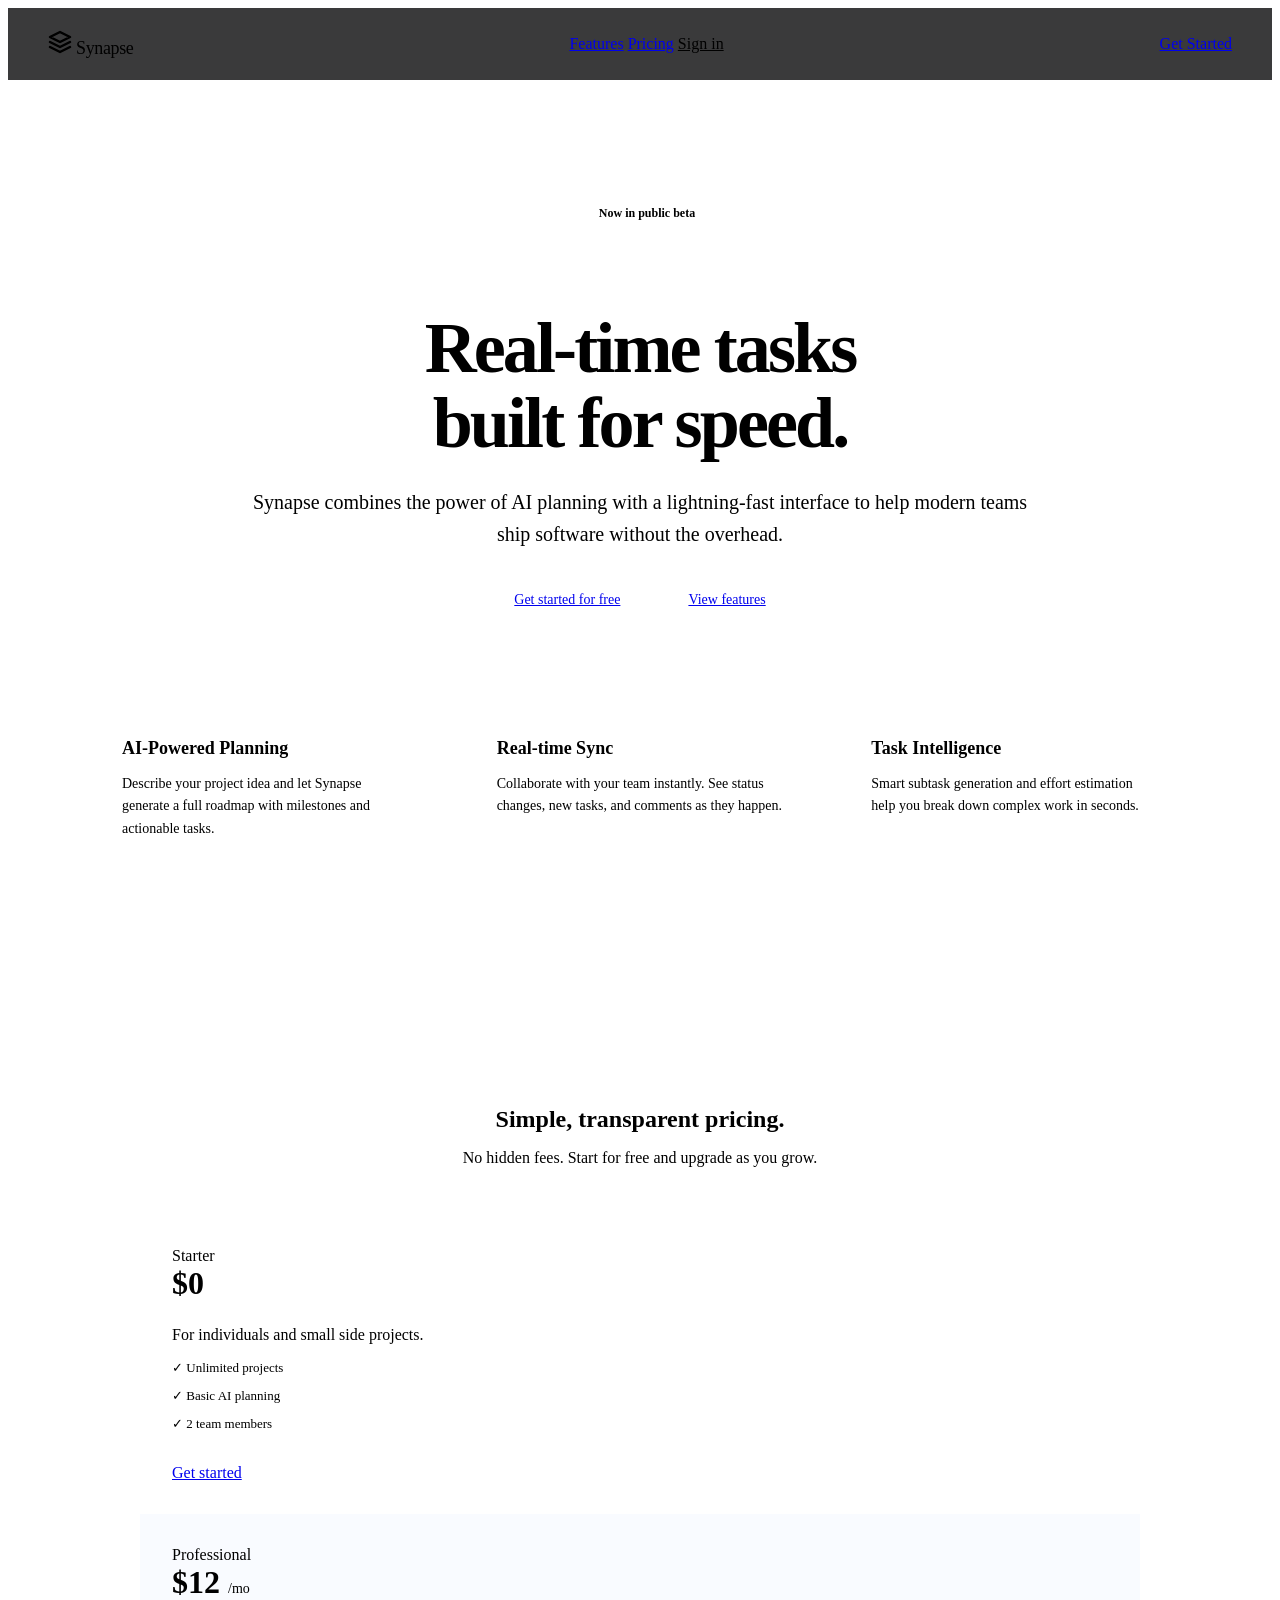
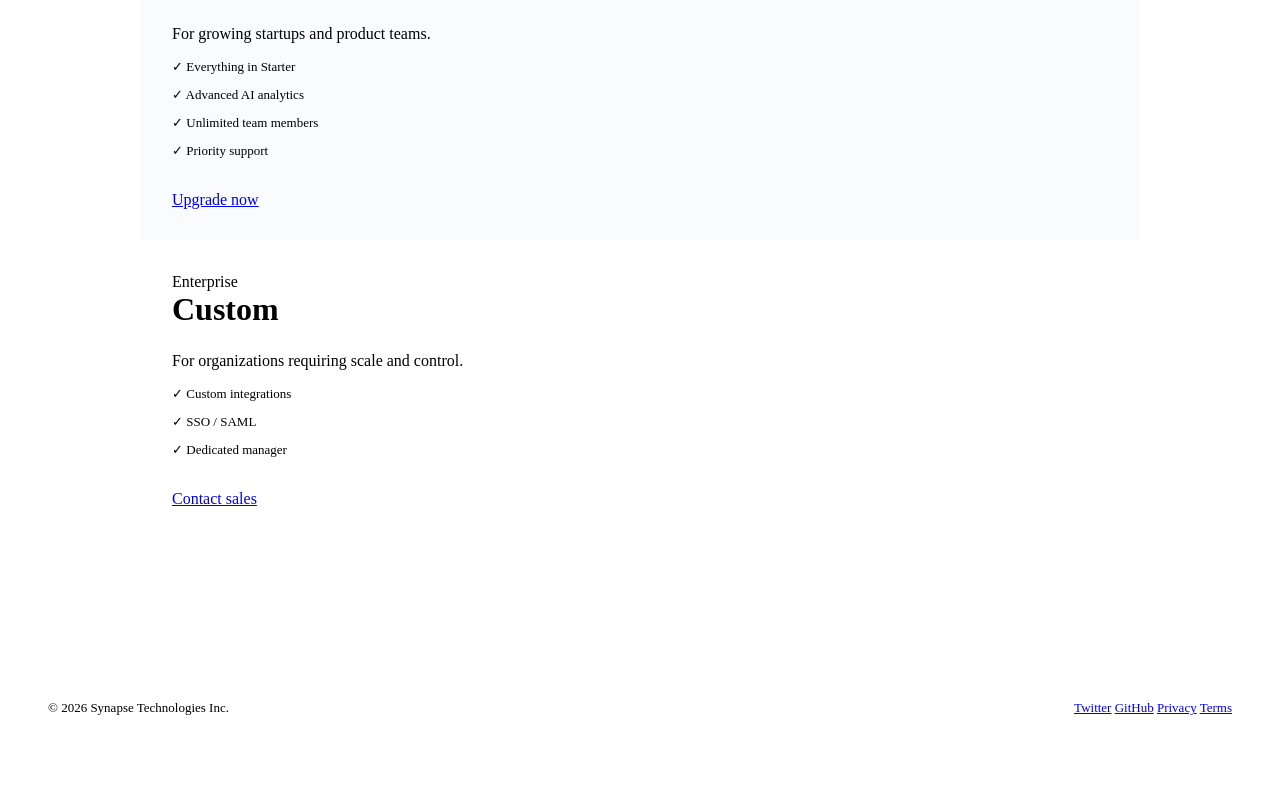
==== frontend/pages/index.html @ 3b09782f "Ready for Render deployment" ====
<!DOCTYPE html>
<html lang="en">
<head>
    <meta charset="UTF-8" />
    <meta name="viewport" content="width=device-width,initial-scale=1" />
    <title>Synapse — AI Project Management</title>
    <meta name="description" content="The AI-powered workspace for modern teams. Plan, ship, and analyze with realtime collaboration." />
    <link rel="stylesheet" href="/css/global.css" />
    <link rel="stylesheet" href="/css/dashboard.css" />
    <style>
        .hero {
            padding: 120px 24px 80px;
            text-align: center;
            max-width: 800px;
            margin: 0 auto;
        }
        .hero h1 {
            font-size: 72px;
            line-height: 1.05;
            letter-spacing: -0.04em;
            margin-bottom: 24px;
        }
        .hero p {
            font-size: 20px;
            color: var(--text-dim);
            margin-bottom: 40px;
            line-height: 1.6;
        }
        .feature-grid {
            display: grid;
            grid-template-columns: repeat(3, 1fr);
            gap: 24px;
            max-width: 1100px;
            margin: 0 auto 120px;
            padding: 0 24px;
        }
        .feature-card {
            padding: 32px;
            background: var(--bg-surface);
            border: 1px solid var(--border);
            border-radius: var(--radius-lg);
        }
        .feature-card h3 {
            margin-bottom: 12px;
            font-size: 18px;
        }
        .feature-card p {
            color: var(--text-dim);
            font-size: 14px;
            line-height: 1.6;
        }
        @media (max-width: 768px) {
            .hero h1 { font-size: 48px; }
            .feature-grid { grid-template-columns: 1fr; }
        }
    </style>
</head>
<body>
<header style="height: 72px; display: flex; align-items: center; justify-content: space-between; padding: 0 40px; border-bottom: 1px solid var(--border); background: rgba(9,9,11,0.8); backdrop-filter: blur(8px); position: sticky; top: 0; z-index: 100;">
    <div class="flex items-center gap-2">
        <svg width="24" height="24" viewBox="0 0 24 24" fill="none" stroke="currentColor" stroke-width="2.5" stroke-linecap="round" stroke-linejoin="round"><path d="M12 2L2 7l10 5 10-5-10-5zM2 17l10 5 10-5M2 12l10 5 10-5"></path></svg>
        <span class="font-medium" style="font-size: 18px; letter-spacing: -0.02em;">Synapse</span>
    </div>
    <nav class="flex gap-8 text-sm font-medium" style="color: var(--text-dim);">
        <a href="#features">Features</a>
        <a href="#pricing">Pricing</a>
        <a href="/pages/login.html" style="color: var(--text);">Sign in</a>
    </nav>
    <a href="/pages/register.html" class="btn btn-primary">Get Started</a>
</header>

<section class="hero slide-up">
    <div style="display: inline-flex; align-items: center; gap: 8px; padding: 6px 12px; background: var(--bg-surface); border: 1px solid var(--border); border-radius: 20px; font-size: 12px; font-weight: 600; color: var(--accent); margin-bottom: 24px;">
        <span style="display: block; width: 6px; height: 6px; background: var(--accent); border-radius: 50%;"></span>
        Now in public beta
    </div>
    <h1>Real-time tasks<br/><span class="gradient-text">built for speed.</span></h1>
    <p>Synapse combines the power of AI planning with a lightning-fast interface to help modern teams ship software without the overhead.</p>
    <div class="flex justify-center gap-4">
        <a href="/pages/register.html" class="btn btn-primary" style="padding: 12px 32px; font-size: 14px;">Get started for free</a>
        <a href="#features" class="btn" style="padding: 12px 32px; font-size: 14px;">View features</a>
    </div>
</section>

<section id="features" class="feature-grid slide-up" style="animation-delay: 0.2s;">
    <div class="feature-card">
        <h3>AI-Powered Planning</h3>
        <p>Describe your project idea and let Synapse generate a full roadmap with milestones and actionable tasks.</p>
    </div>
    <div class="feature-card">
        <h3>Real-time Sync</h3>
        <p>Collaborate with your team instantly. See status changes, new tasks, and comments as they happen.</p>
    </div>
    <div class="feature-card">
        <h3>Task Intelligence</h3>
        <p>Smart subtask generation and effort estimation help you break down complex work in seconds.</p>
    </div>
</section>

<section id="pricing" style="padding: 80px 24px; text-align: center; border-top: 1px solid var(--border);">
    <h2 style="margin-bottom: 16px;">Simple, transparent pricing.</h2>
    <p style="color: var(--text-dim); margin-bottom: 48px;">No hidden fees. Start for free and upgrade as you grow.</p>
    
    <div class="grid cols-3" style="max-width: 1000px; margin: 0 auto;">
        <div class="card" style="padding: 32px; text-align: left; display: flex; flex-direction: column;">
            <div class="text-xs font-medium text-dim mb-2 uppercase">Starter</div>
            <div style="font-size: 32px; font-weight: 700; margin-bottom: 8px;">$0</div>
            <p class="text-sm text-dim mb-8">For individuals and small side projects.</p>
            <ul style="list-style: none; padding: 0; margin: 0 0 32px; font-size: 13px; display: grid; gap: 12px;">
                <li class="flex items-center gap-2">✓ Unlimited projects</li>
                <li class="flex items-center gap-2">✓ Basic AI planning</li>
                <li class="flex items-center gap-2">✓ 2 team members</li>
            </ul>
            <a href="/pages/register.html" class="btn" style="margin-top: auto;">Get started</a>
        </div>
        
        <div class="card" style="padding: 32px; text-align: left; border-color: var(--accent); background: rgba(59, 130, 246, 0.03); display: flex; flex-direction: column;">
            <div class="text-xs font-medium text-dim mb-2 uppercase" style="color: var(--accent);">Professional</div>
            <div style="font-size: 32px; font-weight: 700; margin-bottom: 8px;">$12 <span style="font-size: 14px; font-weight: 400; color: var(--text-dim);">/mo</span></div>
            <p class="text-sm text-dim mb-8">For growing startups and product teams.</p>
            <ul style="list-style: none; padding: 0; margin: 0 0 32px; font-size: 13px; display: grid; gap: 12px;">
                <li class="flex items-center gap-2">✓ Everything in Starter</li>
                <li class="flex items-center gap-2">✓ Advanced AI analytics</li>
                <li class="flex items-center gap-2">✓ Unlimited team members</li>
                <li class="flex items-center gap-2">✓ Priority support</li>
            </ul>
            <a href="/pages/register.html" class="btn btn-primary" style="margin-top: auto;">Upgrade now</a>
        </div>

        <div class="card" style="padding: 32px; text-align: left; display: flex; flex-direction: column;">
            <div class="text-xs font-medium text-dim mb-2 uppercase">Enterprise</div>
            <div style="font-size: 32px; font-weight: 700; margin-bottom: 8px;">Custom</div>
            <p class="text-sm text-dim mb-8">For organizations requiring scale and control.</p>
            <ul style="list-style: none; padding: 0; margin: 0 0 32px; font-size: 13px; display: grid; gap: 12px;">
                <li class="flex items-center gap-2">✓ Custom integrations</li>
                <li class="flex items-center gap-2">✓ SSO / SAML</li>
                <li class="flex items-center gap-2">✓ Dedicated manager</li>
            </ul>
            <a href="mailto:sales@synapse.ai" class="btn" style="margin-top: auto;">Contact sales</a>
        </div>
    </div>
</section>

<footer style="padding: 80px 40px; border-top: 1px solid var(--border); display: flex; justify-content: space-between; align-items: center; color: var(--text-muted); font-size: 13px;">
    <div>© 2026 Synapse Technologies Inc.</div>
    <div class="flex gap-8">
        <a href="#">Twitter</a>
        <a href="#">GitHub</a>
        <a href="#">Privacy</a>
        <a href="#">Terms</a>
    </div>
</footer>

</body>
</html>
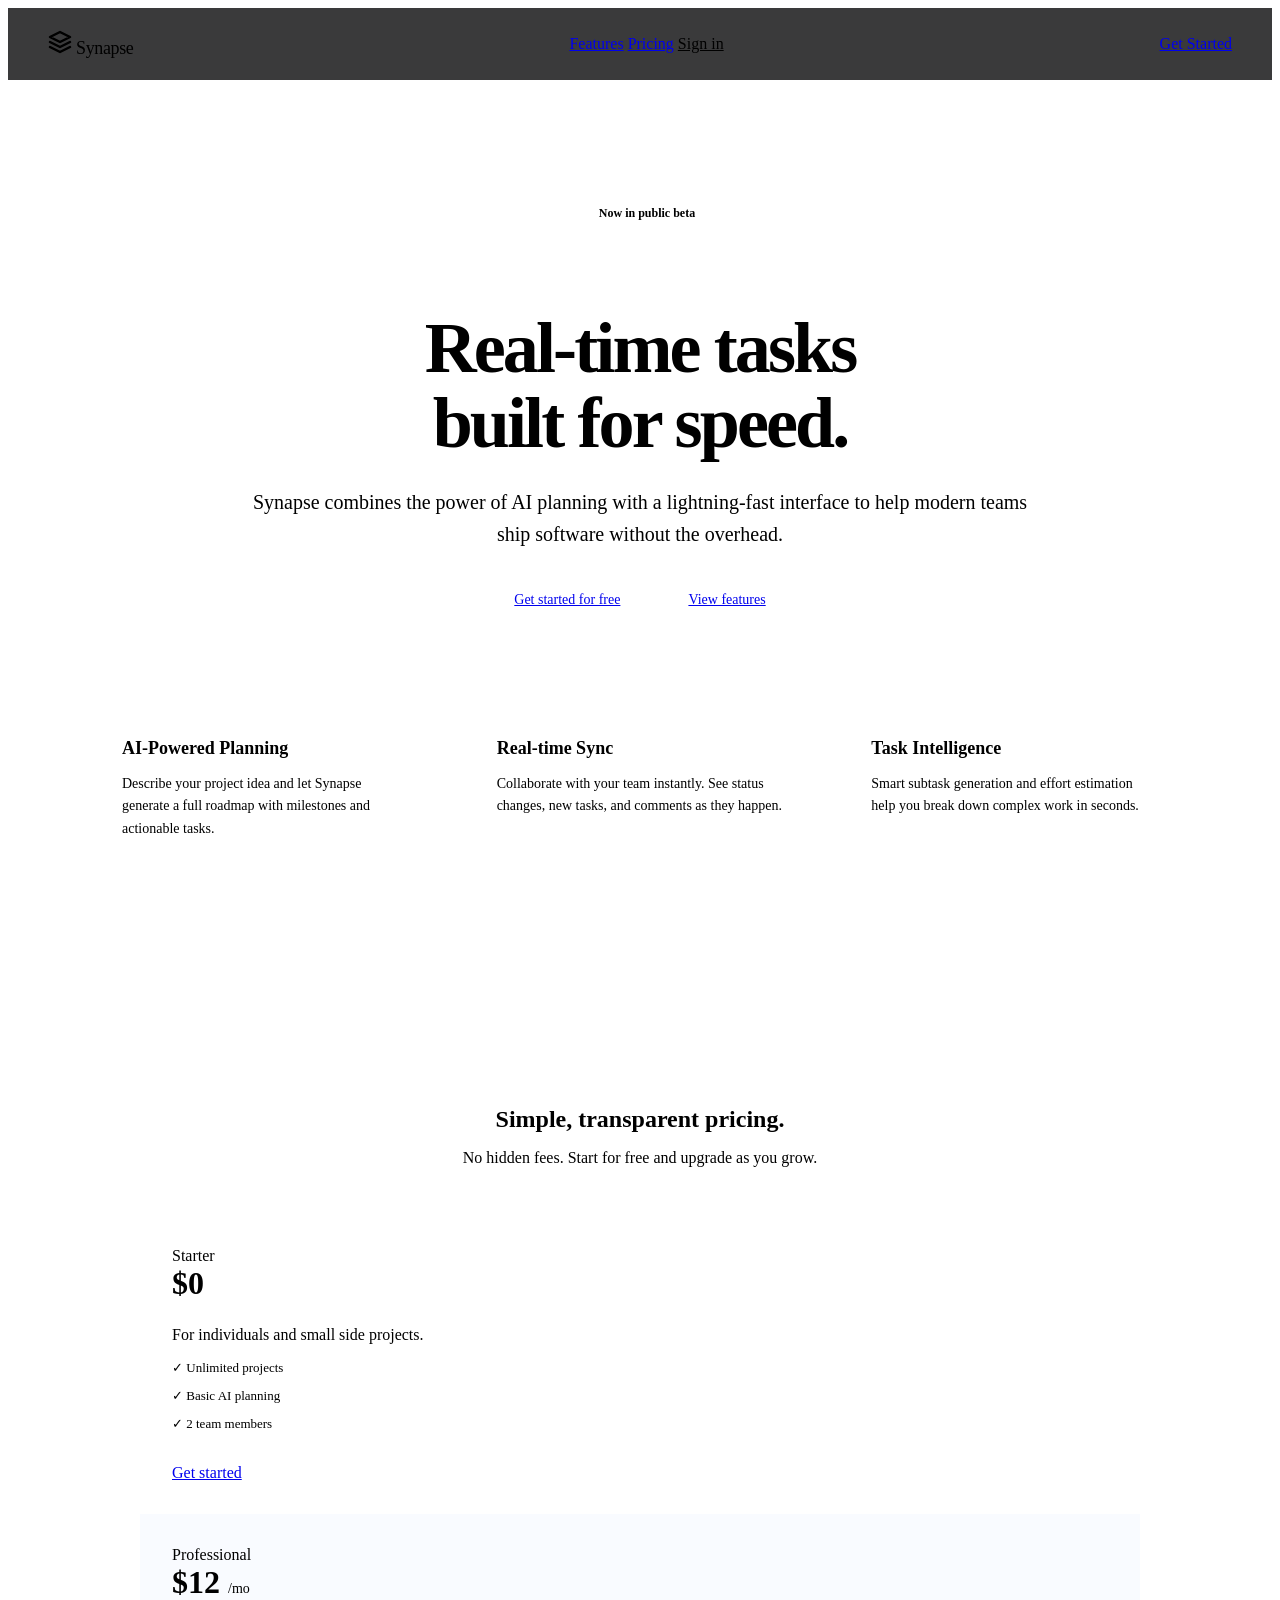
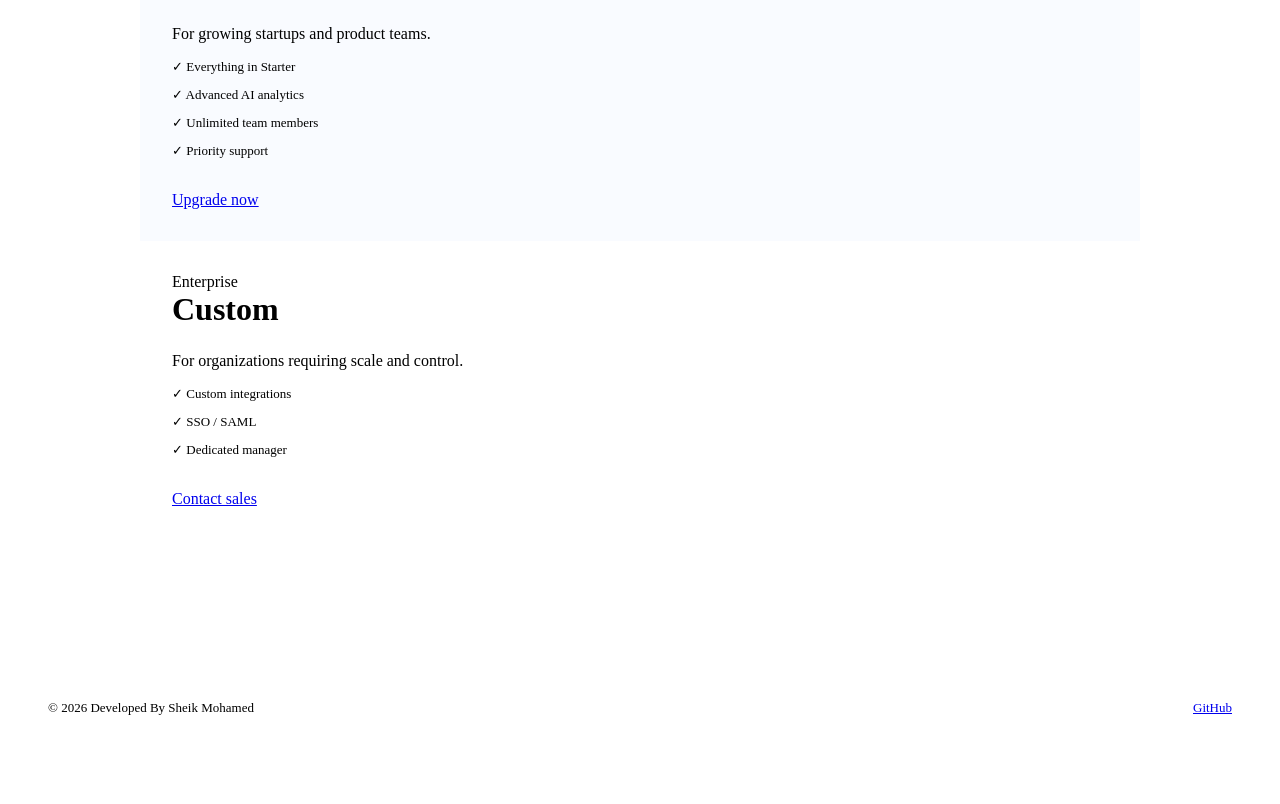
==== commit 1e23536b: "Initial Commit" ====
--- a/frontend/pages/index.html
+++ b/frontend/pages/index.html
@@ -142,14 +142,10 @@
 </section>
 
 <footer style="padding: 80px 40px; border-top: 1px solid var(--border); display: flex; justify-content: space-between; align-items: center; color: var(--text-muted); font-size: 13px;">
-    <div>© 2026 Synapse Technologies Inc.</div>
+    <div>© 2026  Developed By Sheik Mohamed</div>
     <div class="flex gap-8">
-        <a href="#">Twitter</a>
-        <a href="#">GitHub</a>
-        <a href="#">Privacy</a>
-        <a href="#">Terms</a>
+        <a href="https://github.com/sheikmohameddev-cloud">GitHub</a>
     </div>
 </footer>
-
 </body>
-</html>
+</html>
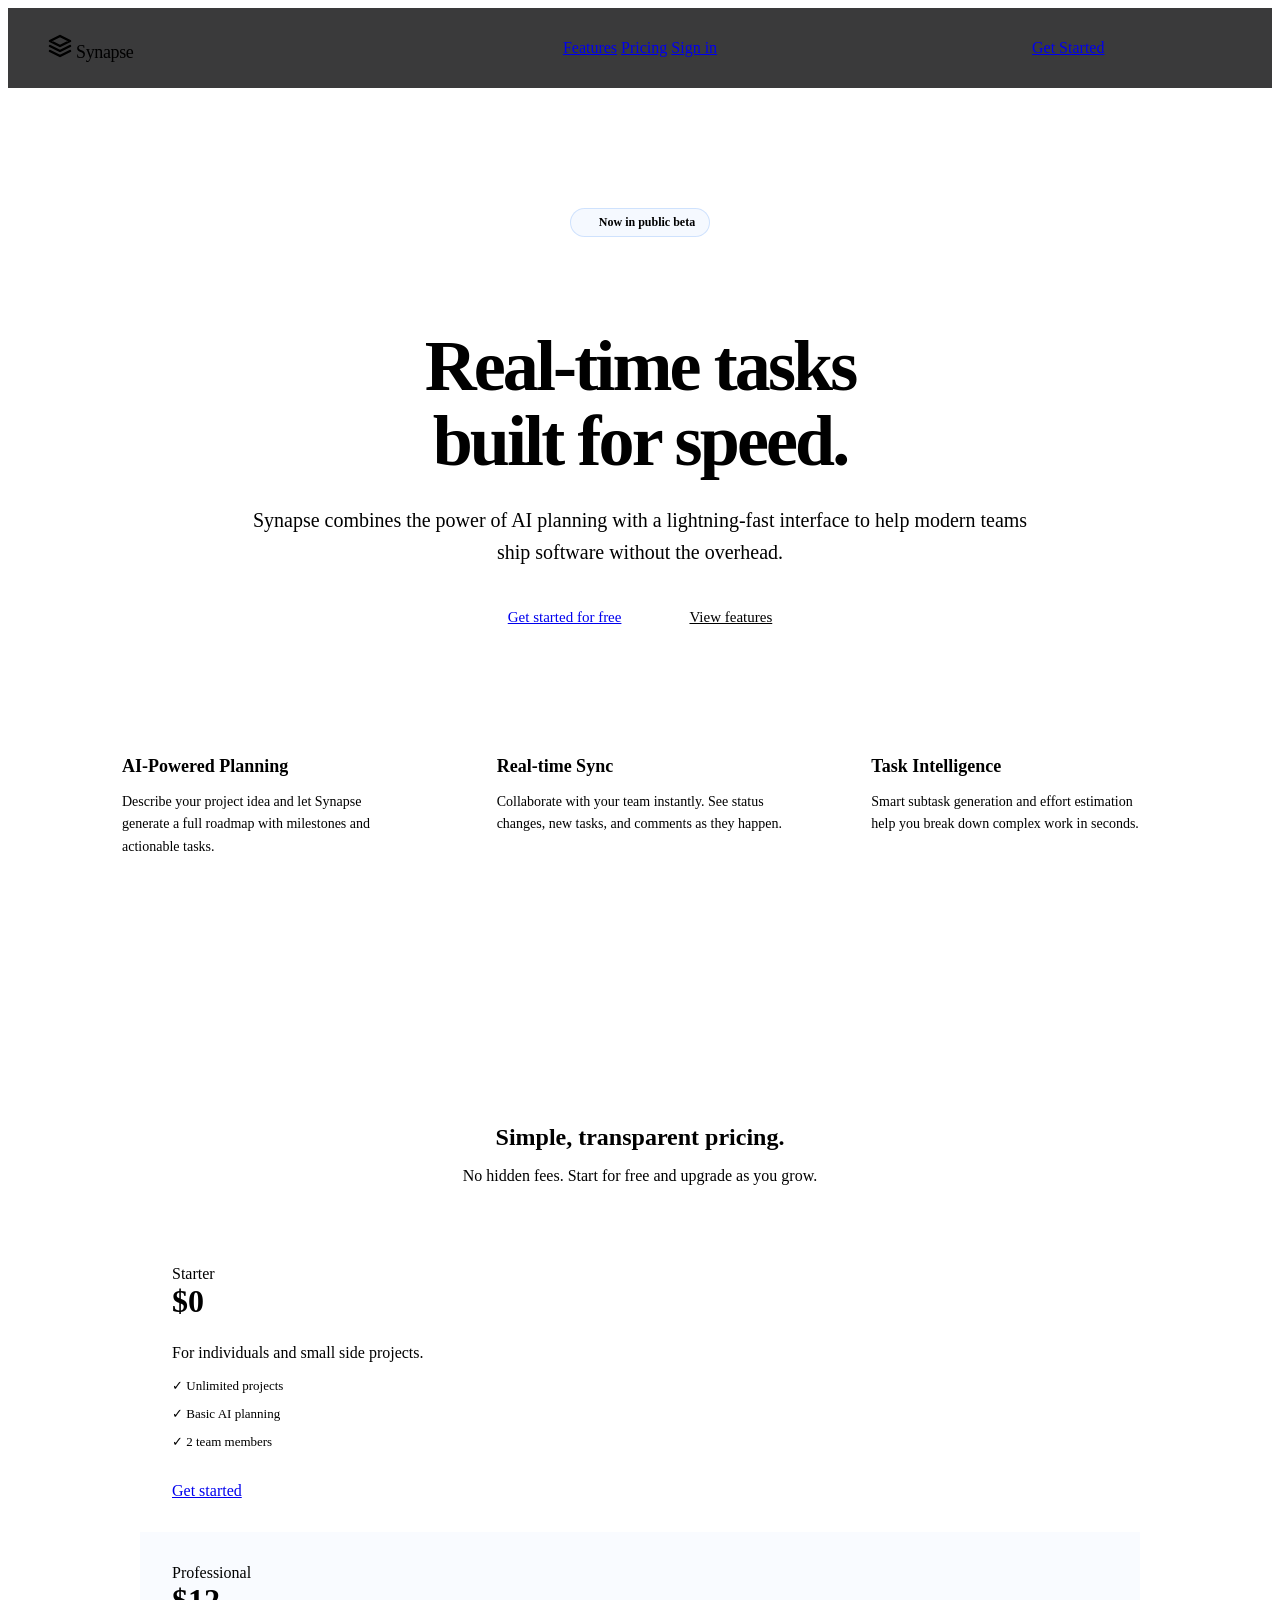
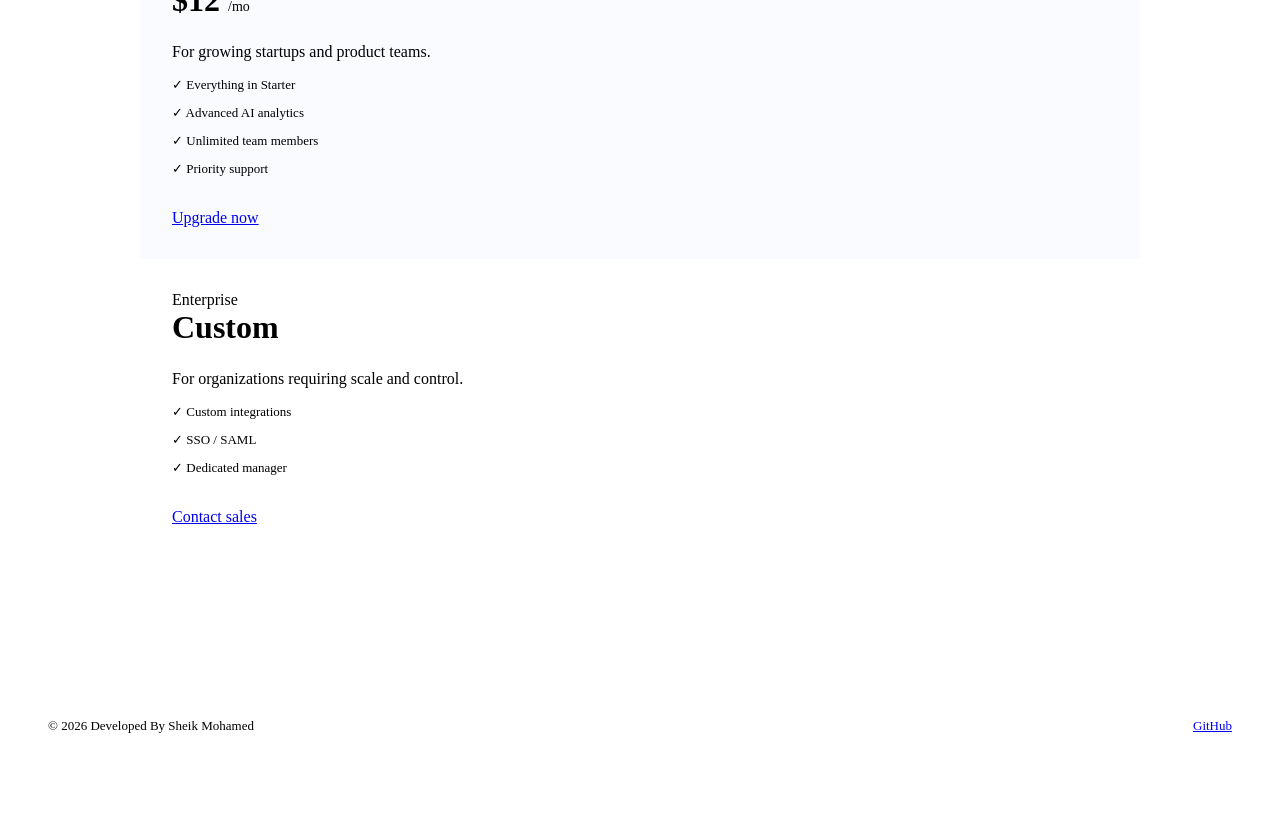
==== commit 892d9c6b: "Fix landing page alignment, spacing, and button visibility" ====
--- a/frontend/pages/index.html
+++ b/frontend/pages/index.html
@@ -56,29 +56,31 @@
     </style>
 </head>
 <body>
-<header style="height: 72px; display: flex; align-items: center; justify-content: space-between; padding: 0 40px; border-bottom: 1px solid var(--border); background: rgba(9,9,11,0.8); backdrop-filter: blur(8px); position: sticky; top: 0; z-index: 100;">
-    <div class="flex items-center gap-2">
+<header style="height: 80px; display: flex; align-items: center; justify-content: space-between; padding: 0 40px; border-bottom: 1px solid var(--border); background: rgba(9,9,11,0.8); backdrop-filter: blur(12px); position: sticky; top: 0; z-index: 100;">
+    <div class="flex items-center gap-2" style="width: 200px;">
         <svg width="24" height="24" viewBox="0 0 24 24" fill="none" stroke="currentColor" stroke-width="2.5" stroke-linecap="round" stroke-linejoin="round"><path d="M12 2L2 7l10 5 10-5-10-5zM2 17l10 5 10-5M2 12l10 5 10-5"></path></svg>
         <span class="font-medium" style="font-size: 18px; letter-spacing: -0.02em;">Synapse</span>
     </div>
-    <nav class="flex gap-8 text-sm font-medium" style="color: var(--text-dim);">
+    <nav class="flex gap-10 text-sm font-medium" style="color: var(--text-dim);">
         <a href="#features">Features</a>
         <a href="#pricing">Pricing</a>
-        <a href="/pages/login.html" style="color: var(--text);">Sign in</a>
+        <a href="/pages/login.html">Sign in</a>
     </nav>
-    <a href="/pages/register.html" class="btn btn-primary">Get Started</a>
+    <div class="flex justify-end" style="width: 200px;">
+        <a href="/pages/register.html" class="btn btn-primary">Get Started</a>
+    </div>
 </header>
 
 <section class="hero slide-up">
-    <div style="display: inline-flex; align-items: center; gap: 8px; padding: 6px 12px; background: var(--bg-surface); border: 1px solid var(--border); border-radius: 20px; font-size: 12px; font-weight: 600; color: var(--accent); margin-bottom: 24px;">
-        <span style="display: block; width: 6px; height: 6px; background: var(--accent); border-radius: 50%;"></span>
+    <div style="display: inline-flex; align-items: center; gap: 8px; padding: 6px 14px; background: rgba(59, 130, 246, 0.05); border: 1px solid rgba(59, 130, 246, 0.2); border-radius: 20px; font-size: 12px; font-weight: 600; color: var(--accent); margin-bottom: 32px;">
+        <span style="display: block; width: 6px; height: 6px; background: var(--accent); border-radius: 50%; box-shadow: 0 0 8px var(--accent);"></span>
         Now in public beta
     </div>
     <h1>Real-time tasks<br/><span class="gradient-text">built for speed.</span></h1>
     <p>Synapse combines the power of AI planning with a lightning-fast interface to help modern teams ship software without the overhead.</p>
     <div class="flex justify-center gap-4">
-        <a href="/pages/register.html" class="btn btn-primary" style="padding: 12px 32px; font-size: 14px;">Get started for free</a>
-        <a href="#features" class="btn" style="padding: 12px 32px; font-size: 14px;">View features</a>
+        <a href="/pages/register.html" class="btn btn-primary" style="height: 48px; padding: 0 32px; font-size: 15px;">Get started for free</a>
+        <a href="#features" class="btn" style="height: 48px; padding: 0 32px; font-size: 15px; color: var(--text);">View features</a>
     </div>
 </section>
 
